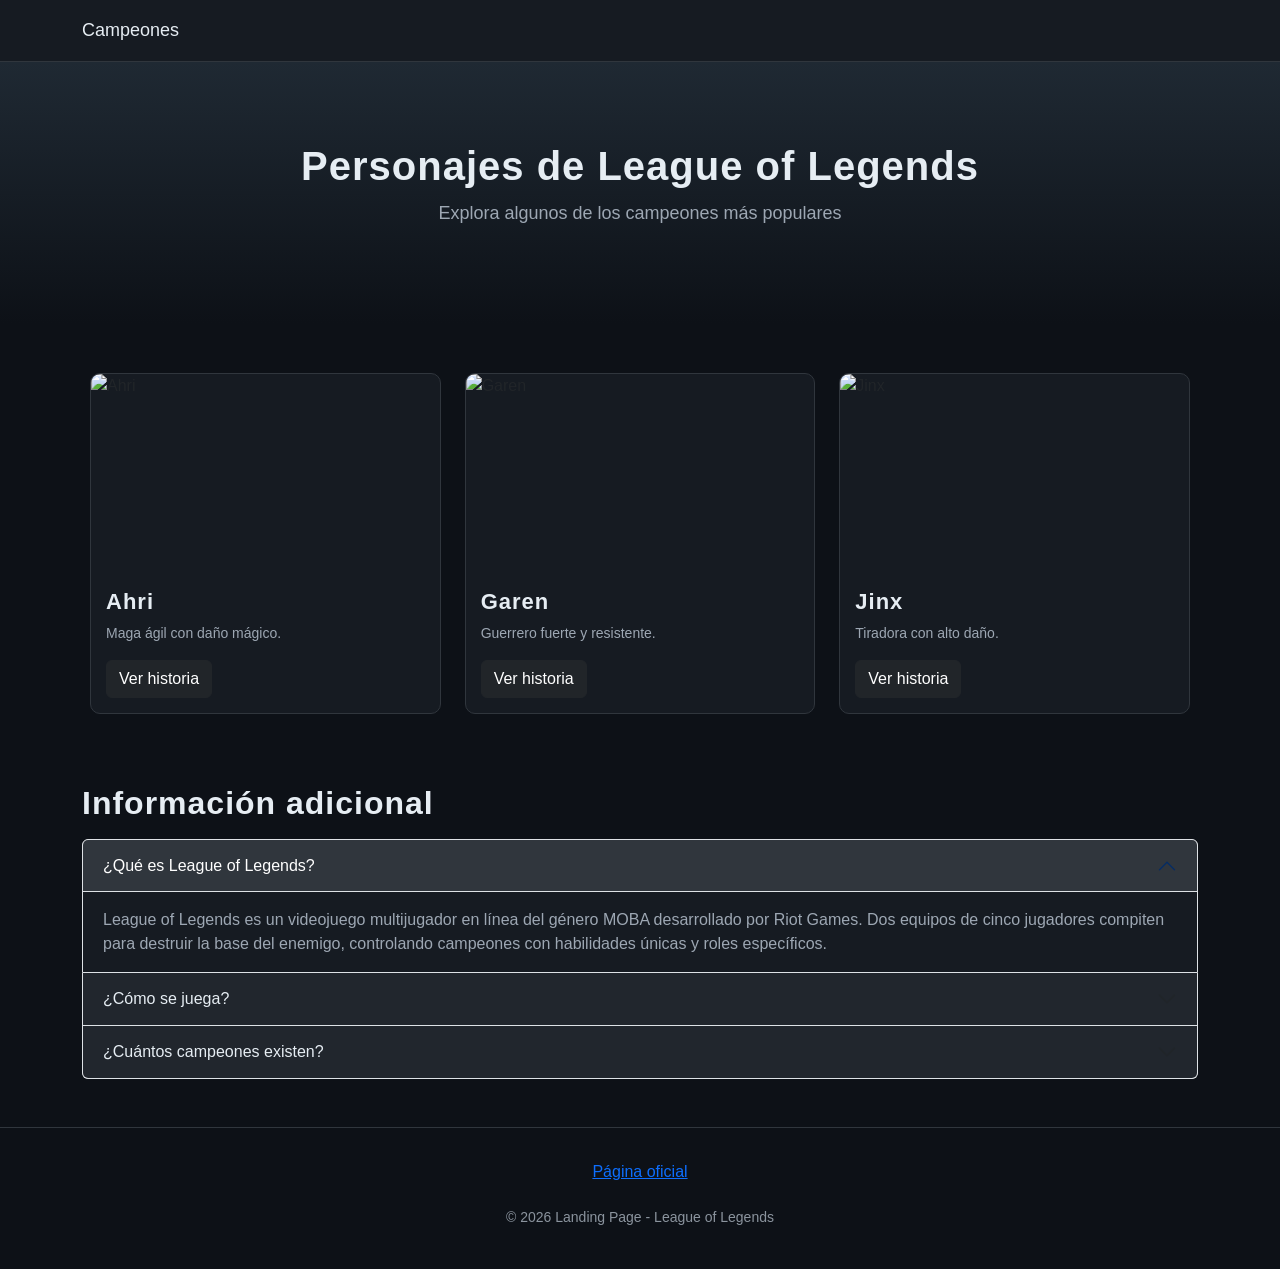
==== index.html @ a2f11c9a "Commit Inicial" ====
<!DOCTYPE html>
<html lang="es">
<head>
    <meta charset="UTF-8">
    <meta name="viewport" content="width=device-width, initial-scale=1.0">
    <title>League of Legends - Campeones</title>
    <link href="https://cdn.jsdelivr.net/npm/bootstrap@5.3.0/dist/css/bootstrap.min.css" rel="stylesheet">
    <link rel="stylesheet" href="style.css">
</head>
<body>

<nav class="navbar navbar-expand-lg">
    <div class="container">
        <a class="navbar-brand" href="https://universe.leagueoflegends.com/es_ES/champions/">Campeones</a>
    </div>
</nav>

<div class="hero">
    <h1>Personajes de League of Legends</h1>
    <p>Explora algunos de los campeones más populares</p>
</div>

<div class="container cards-container">
    <div class="row">
        <div class="col-md-4">
            <div class="card">
                <a href="https://universe.leagueoflegends.com/es_ES/champion/ahri/"></a>
                <img src="https://ddragon.leagueoflegends.com/cdn/img/champion/splash/Ahri_0.jpg" class="card-img-top" alt="Ahri">
                <div class="card-body">
                    <h3 class="card-title">Ahri</h3>
                    <p class="card-text">Maga ágil con daño mágico.</p>
                    <a href="https://universe.leagueoflegends.com/es_ES/champion/ahri/" class="btn btn-dark" target="_blank">Ver historia</a>
                </div>
            </div>
        </div>

        <div class="col-md-4">
            <div class="card">
                <img src="https://ddragon.leagueoflegends.com/cdn/img/champion/splash/Garen_0.jpg" class="card-img-top" alt="Garen">
                <div class="card-body">
                    <h3 class="card-title">Garen</h3>
                    <p class="card-text">Guerrero fuerte y resistente.</p>
                    <a href="https://universe.leagueoflegends.com/es_ES/champion/garen/" class="btn btn-dark" target="_blank">Ver historia</a>
                </div>
            </div>
        </div>

        <div class="col-md-4">
            <div class="card">
                <img src="https://ddragon.leagueoflegends.com/cdn/img/champion/splash/Jinx_0.jpg" class="card-img-top" alt="Jinx">
                <div class="card-body">
                    <h3 class="card-title">Jinx</h3>
                    <p class="card-text">Tiradora con alto daño.</p>
                    <a href="https://universe.leagueoflegends.com/es_ES/champion/jinx/" class="btn btn-dark" target="_blank">Ver historia</a>
                </div>
            </div>
        </div>
    </div>
</div>

<div class="container mb-5">
    <h2 class="mb-3">Información adicional</h2>

    <div class="accordion" id="infoAccordion">
        <div class="accordion-item">
            <h2 class="accordion-header">
                <button class="accordion-button" type="button" data-bs-toggle="collapse" data-bs-target="#item1">
                    ¿Qué es League of Legends?
                </button>
            </h2>
            <div id="item1" class="accordion-collapse collapse show">
                <div class="accordion-body">
                    League of Legends es un videojuego multijugador en línea del género MOBA desarrollado por Riot Games. 
                    Dos equipos de cinco jugadores compiten para destruir la base del enemigo, controlando campeones con habilidades únicas y roles específicos.
                </div>
            </div>
        </div>
        <div class="accordion-item">
            <h2 class="accordion-header" id="headingModes">
                <button class="accordion-button collapsed" type="button" data-bs-toggle="collapse" data-bs-target="#collapseModes" aria-expanded="false" aria-controls="collapseModes">
                    ¿Cómo se juega?
                </button>
            </h2>
            <div id="collapseModes" class="accordion-collapse collapse" aria-labelledby="headingModes" data-bs-parent="#gameInfoAccordion">
                <div class="accordion-body">
                    Cada jugador elige un campeón y cumple un rol dentro del equipo. El objetivo principal es avanzar por el mapa, 
                    derrotar enemigos, destruir torres y finalmente el nexo rival para ganar la partida.
                </div>
            </div>
        </div>
        <div class="accordion-item">
            <h2 class="accordion-header">
                <button class="accordion-button collapsed" type="button" data-bs-toggle="collapse" data-bs-target="#item2">
                    ¿Cuántos campeones existen?
                </button>
            </h2>
            <div id="item2" class="accordion-collapse collapse">
                <div class="accordion-body">
                    Más de 160 campeones disponibles.
                </div>
            </div>
        </div>
    </div>
</div>

<div class="footer">
    <p><a href="https://www.leagueoflegends.com/" class="btn btn-link" target="_blank">Página oficial</a></p>
    <p>© 2026 Landing Page - League of Legends</p>
</div>

<script src="https://cdn.jsdelivr.net/npm/bootstrap@5.3.0/dist/js/bootstrap.bundle.min.js"></script>

</body>
</html>
---- style.css ----
body {
    font-family: Arial, sans-serif;
    background-color: #0d1117;
    color: #e6edf3;
    margin: 0px;
    padding: 0px;
}

h1, h2, h3, h4 {
    font-weight: bold;
    letter-spacing: 1px;
}

.navbar {
    background-color: #161b22;
    padding: 12px;
    border-bottom: 1px solid #30363d;
}

.navbar a {
    color: #e6edf3 !important;
    font-size: 18px;
}

.hero {
    background: linear-gradient(180deg, #1f2933 0px, #0d1117 100%);
    padding: 80px 20px;
    text-align: center;
}

.hero h1 {
    font-size: 40px;
    margin-bottom: 10px;
}

.hero p {
    font-size: 18px;
    color: #9da7b3;
}

.cards-container {
    padding: 50px 20px;
}

.card {
    background-color: #161b22;
    border: 1px solid #30363d;
    margin-bottom: 20px;
    border-radius: 10px;
    overflow: hidden;
    transition: transform 0.3s ease, box-shadow 0.3s ease; /* Agrega una transición suave para el efecto de elevación */
}

.card img {
    height: 200px;
    object-fit: cover;
    transition: transform 0.4s ease; /* Agrega una transición suave para el efecto de zoom */
}

.card:hover {
    transform: translateY(-20px); /* Eleva la tarjeta al hacer hover */
    box-shadow: 0px 10px 25px rgba(0, 0, 0, 0.6);
}

.card:hover img {
    transform: scale(1.05);
}

.card-body {
    padding: 15px;
}

.card-title {
    font-size: 22px;
    margin-bottom: 8px;
    color: #e6edf3;
}

.card-text {
    font-size: 14px;
    color: #9da7b3;
}

.accordion-button {
    background-color: #21262d;
    color: #e6edf3;
    border: none;
}

.accordion-button:not(.collapsed) {
    background-color: #30363d;
    color: #ffffff;
}

.accordion-body {
    background-color: #161b22;
    color: #9da7b3;
}

.footer {
    background-color: #0d1117;
    padding: 25px;
    text-align: center;
    font-size: 14px;
    color: #8b949e;
    border-top: 1px solid #30363d;
}
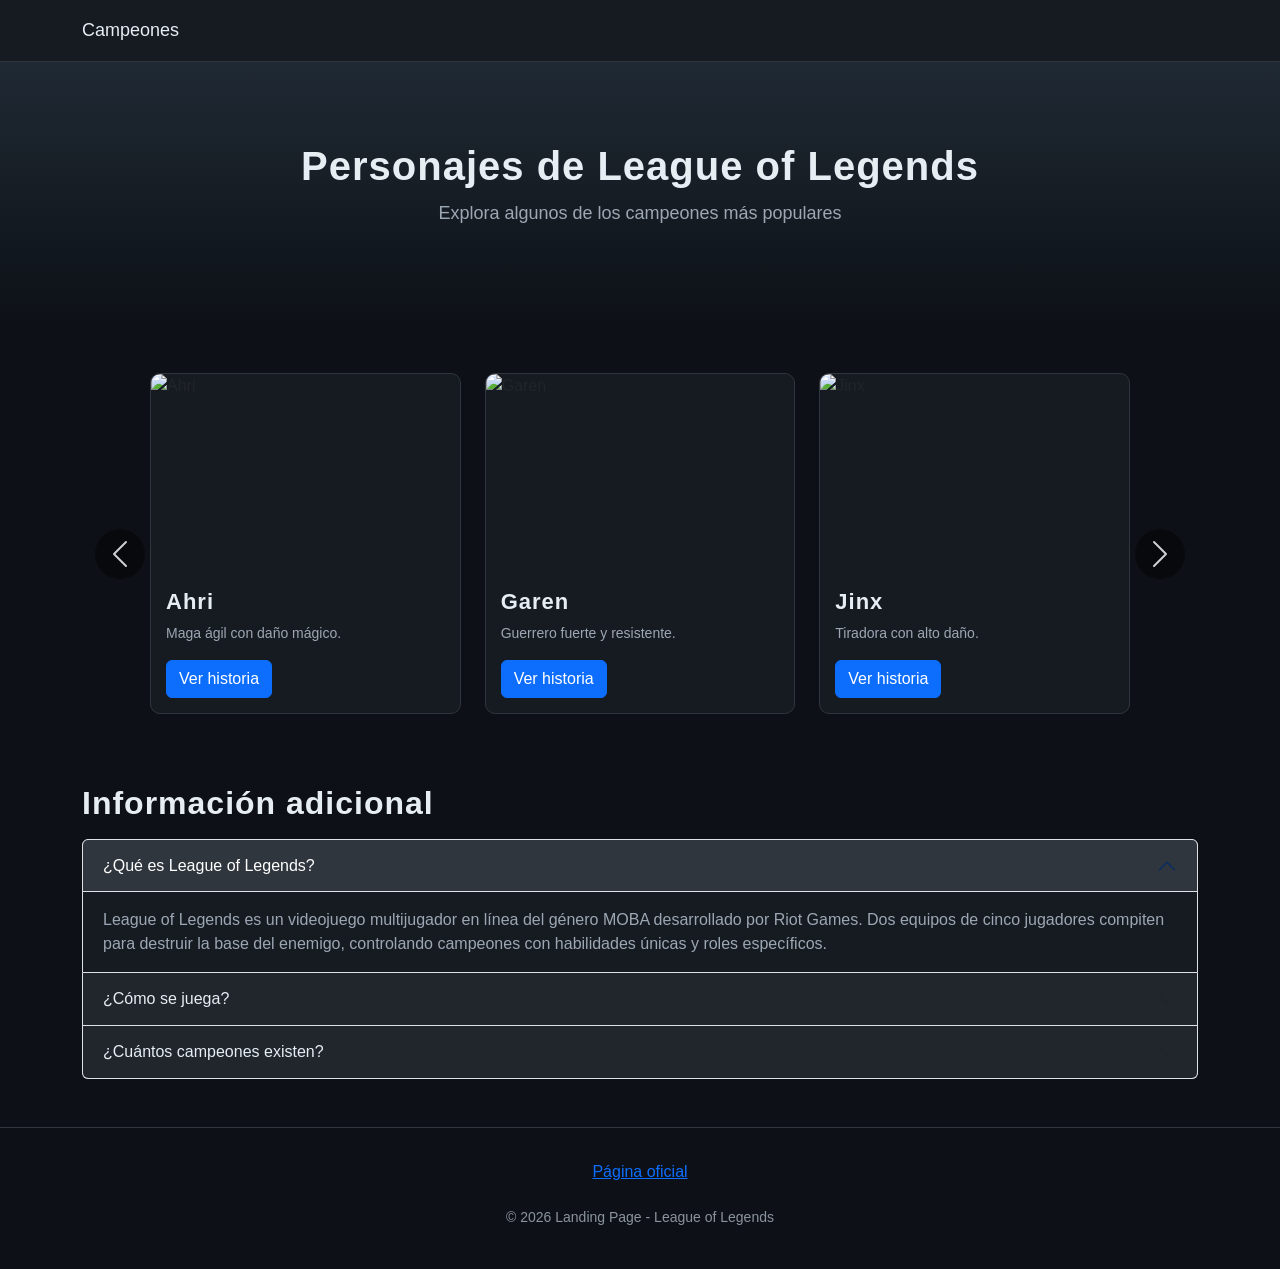
==== commit ef0410e7: "Actualizar estilos del carrusel y agregar form.html" ====
--- a/index.html
+++ b/index.html
@@ -21,40 +21,85 @@
 </div>
 
 <div class="container cards-container">
-    <div class="row">
-        <div class="col-md-4">
-            <div class="card">
-                <a href="https://universe.leagueoflegends.com/es_ES/champion/ahri/"></a>
-                <img src="https://ddragon.leagueoflegends.com/cdn/img/champion/splash/Ahri_0.jpg" class="card-img-top" alt="Ahri">
-                <div class="card-body">
-                    <h3 class="card-title">Ahri</h3>
-                    <p class="card-text">Maga ágil con daño mágico.</p>
-                    <a href="https://universe.leagueoflegends.com/es_ES/champion/ahri/" class="btn btn-dark" target="_blank">Ver historia</a>
+    <div id="champCarousel" class="carousel slide" data-bs-ride="carousel">
+        <div class="carousel-inner">
+            <div class="carousel-item active">
+                <div class="row">
+                    <div class="col-md-4">
+                        <div class="card">
+                            <img src="https://ddragon.leagueoflegends.com/cdn/img/champion/splash/Ahri_0.jpg" class="card-img-top" alt="Ahri">
+                            <div class="card-body">
+                                <h3 class="card-title">Ahri</h3>
+                                <p class="card-text">Maga ágil con daño mágico.</p>
+                                <a href="#" class="btn btn-primary" target="_blank">Ver historia</a>
+                            </div>
+                        </div>
+                    </div>
+                    <div class="col-md-4">
+                        <div class="card">
+                            <img src="https://ddragon.leagueoflegends.com/cdn/img/champion/splash/Garen_0.jpg" class="card-img-top" alt="Garen">
+                            <div class="card-body">
+                                <h3 class="card-title">Garen</h3>
+                                <p class="card-text">Guerrero fuerte y resistente.</p>
+                                <a href="#" class="btn btn-primary" target="_blank">Ver historia</a>
+                            </div>
+                        </div>
+                    </div>
+                    <div class="col-md-4">
+                        <div class="card">
+                            <img src="https://ddragon.leagueoflegends.com/cdn/img/champion/splash/Jinx_0.jpg" class="card-img-top" alt="Jinx">
+                            <div class="card-body">
+                                <h3 class="card-title">Jinx</h3>
+                                <p class="card-text">Tiradora con alto daño.</p>
+                                <a href="#" class="btn btn-primary" target="_blank">Ver historia</a>
+                            </div>
+                        </div>
+                    </div>
+
+                </div>
+            </div>
+            <div class="carousel-item">
+                <div class="row">
+                    <div class="col-md-4">
+                        <div class="card">
+                            <img src="https://ddragon.leagueoflegends.com/cdn/img/champion/splash/Lux_0.jpg" class="card-img-top" alt="Lux">
+                            <div class="card-body">
+                                <h3 class="card-title">Lux</h3>
+                                <p class="card-text">Maga de luz con gran alcance.</p>
+                                <a href="#" class="btn btn-primary" target="_blank">Ver historia</a>
+                            </div>
+                        </div>
+                    </div>
+                    <div class="col-md-4">
+                        <div class="card">
+                            <img src="https://ddragon.leagueoflegends.com/cdn/img/champion/splash/Yasuo_0.jpg" class="card-img-top" alt="Yasuo">
+                            <div class="card-body">
+                                <h3 class="card-title">Yasuo</h3>
+                                <p class="card-text">Espadachín ágil con gran daño crítico.</p>
+                                <a href="#" class="btn btn-primary" target="_blank">Ver historia</a>
+                            </div>
+                        </div>
+                    </div>
+                    <div class="col-md-4">
+                        <div class="card">
+                            <img src="https://ddragon.leagueoflegends.com/cdn/img/champion/splash/Zed_0.jpg" class="card-img-top" alt="Zed">
+                            <div class="card-body">
+                                <h3 class="card-title">Zed</h3>
+                                <p class="card-text">Asesino sombrío con gran movilidad.</p>
+                                <a href="#" class="btn btn-primary" target="_blank">Ver historia</a>
+                            </div>
+                        </div>
+                    </div>
                 </div>
             </div>
         </div>
+        <button class="carousel-control-ant" type="button" data-bs-target="#champCarousel" data-bs-slide="prev">
+            <span class="carousel-control-prev-icon"></span>
+        </button>
+        <button class="carousel-control-sig" type="button" data-bs-target="#champCarousel" data-bs-slide="next">
+            <span class="carousel-control-next-icon"></span>
+        </button>
 
-        <div class="col-md-4">
-            <div class="card">
-                <img src="https://ddragon.leagueoflegends.com/cdn/img/champion/splash/Garen_0.jpg" class="card-img-top" alt="Garen">
-                <div class="card-body">
-                    <h3 class="card-title">Garen</h3>
-                    <p class="card-text">Guerrero fuerte y resistente.</p>
-                    <a href="https://universe.leagueoflegends.com/es_ES/champion/garen/" class="btn btn-dark" target="_blank">Ver historia</a>
-                </div>
-            </div>
-        </div>
-
-        <div class="col-md-4">
-            <div class="card">
-                <img src="https://ddragon.leagueoflegends.com/cdn/img/champion/splash/Jinx_0.jpg" class="card-img-top" alt="Jinx">
-                <div class="card-body">
-                    <h3 class="card-title">Jinx</h3>
-                    <p class="card-text">Tiradora con alto daño.</p>
-                    <a href="https://universe.leagueoflegends.com/es_ES/champion/jinx/" class="btn btn-dark" target="_blank">Ver historia</a>
-                </div>
-            </div>
-        </div>
     </div>
 </div>
 
--- a/style.css
+++ b/style.css
@@ -55,10 +55,11 @@
     height: 200px;
     object-fit: cover;
     transition: transform 0.4s ease; /* Agrega una transición suave para el efecto de zoom */
+    transform-origin: center;
 }
 
 .card:hover {
-    transform: translateY(-20px); /* Eleva la tarjeta al hacer hover */
+    transform: translateY(-3px); /* Eleva la tarjeta al hacer hover */
     box-shadow: 0px 10px 25px rgba(0, 0, 0, 0.6);
 }
 
@@ -106,3 +107,38 @@
     border-top: 1px solid #30363d;
 }
 
+#champCarousel {
+    padding: 0 60px;
+    position: relative;
+}
+
+#champCarousel .carousel-control-ant,
+#champCarousel .carousel-control-sig {
+    position: absolute;
+    width: 50px;
+    height: 50px;
+    background-color: rgba(0, 0, 0, 0.5);
+    border-radius: 50%;
+    top: 50%;
+    transform: translateY(-50%);
+    opacity: 0.8;
+    transition: opacity 0.3s ease;
+    border: none;
+    display: flex;
+    align-items: center;
+    justify-content: center;
+}
+
+#champCarousel .carousel-control-ant {
+    left: 5px;
+}
+
+#champCarousel .carousel-control-sig {
+    right: 5px;
+}
+
+#champCarousel .carousel-control-ant:hover,
+#champCarousel .carousel-control-sig:hover {
+    opacity: 1;
+}
+
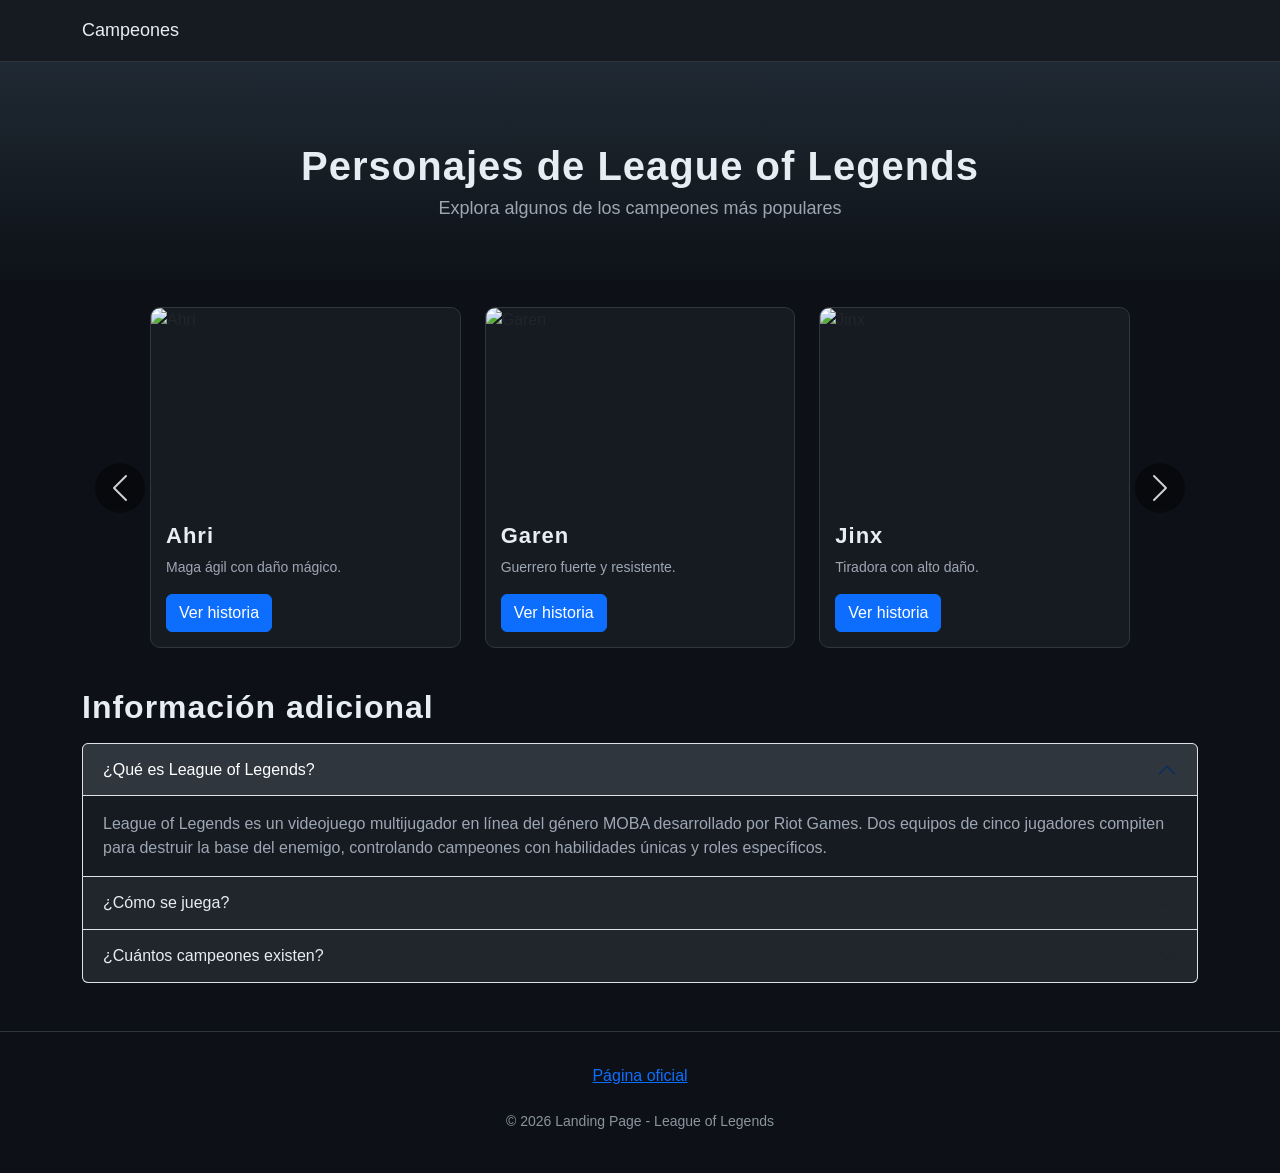
==== commit 5548724e: "Arreglos de espacios entre hero y carrusel" ====
--- a/index.html
+++ b/index.html
@@ -31,7 +31,7 @@
                             <div class="card-body">
                                 <h3 class="card-title">Ahri</h3>
                                 <p class="card-text">Maga ágil con daño mágico.</p>
-                                <a href="#" class="btn btn-primary" target="_blank">Ver historia</a>
+                                <a href="https://universe.leagueoflegends.com/es_ES/champion/ahri/" class="btn btn-primary" target="_blank">Ver historia</a>
                             </div>
                         </div>
                     </div>
@@ -41,7 +41,7 @@
                             <div class="card-body">
                                 <h3 class="card-title">Garen</h3>
                                 <p class="card-text">Guerrero fuerte y resistente.</p>
-                                <a href="#" class="btn btn-primary" target="_blank">Ver historia</a>
+                                <a href="https://universe.leagueoflegends.com/es_ES/champion/garen/" class="btn btn-primary" target="_blank">Ver historia</a>
                             </div>
                         </div>
                     </div>
@@ -51,7 +51,7 @@
                             <div class="card-body">
                                 <h3 class="card-title">Jinx</h3>
                                 <p class="card-text">Tiradora con alto daño.</p>
-                                <a href="#" class="btn btn-primary" target="_blank">Ver historia</a>
+                                <a href="https://universe.leagueoflegends.com/es_ES/champion/jinx/" class="btn btn-primary" target="_blank">Ver historia</a>
                             </div>
                         </div>
                     </div>
@@ -66,7 +66,7 @@
                             <div class="card-body">
                                 <h3 class="card-title">Lux</h3>
                                 <p class="card-text">Maga de luz con gran alcance.</p>
-                                <a href="#" class="btn btn-primary" target="_blank">Ver historia</a>
+                                <a href="https://universe.leagueoflegends.com/es_ES/champion/lux/" class="btn btn-primary" target="_blank">Ver historia</a>
                             </div>
                         </div>
                     </div>
@@ -76,7 +76,7 @@
                             <div class="card-body">
                                 <h3 class="card-title">Yasuo</h3>
                                 <p class="card-text">Espadachín ágil con gran daño crítico.</p>
-                                <a href="#" class="btn btn-primary" target="_blank">Ver historia</a>
+                                <a href="https://universe.leagueoflegends.com/es_ES/champion/yasuo/" class="btn btn-primary" target="_blank">Ver historia</a>
                             </div>
                         </div>
                     </div>
@@ -86,7 +86,7 @@
                             <div class="card-body">
                                 <h3 class="card-title">Zed</h3>
                                 <p class="card-text">Asesino sombrío con gran movilidad.</p>
-                                <a href="#" class="btn btn-primary" target="_blank">Ver historia</a>
+                                <a href="https://universe.leagueoflegends.com/es_ES/champion/zed/" class="btn btn-primary" target="_blank">Ver historia</a>
                             </div>
                         </div>
                     </div>
--- a/style.css
+++ b/style.css
@@ -30,16 +30,17 @@
 
 .hero h1 {
     font-size: 40px;
-    margin-bottom: 10px;
+    margin-bottom: 5px;
 }
 
 .hero p {
     font-size: 18px;
     color: #9da7b3;
+    margin-bottom: -15px;
 }
 
 .cards-container {
-    padding: 50px 20px;
+    padding: 20px 20px;
 }
 
 .card {
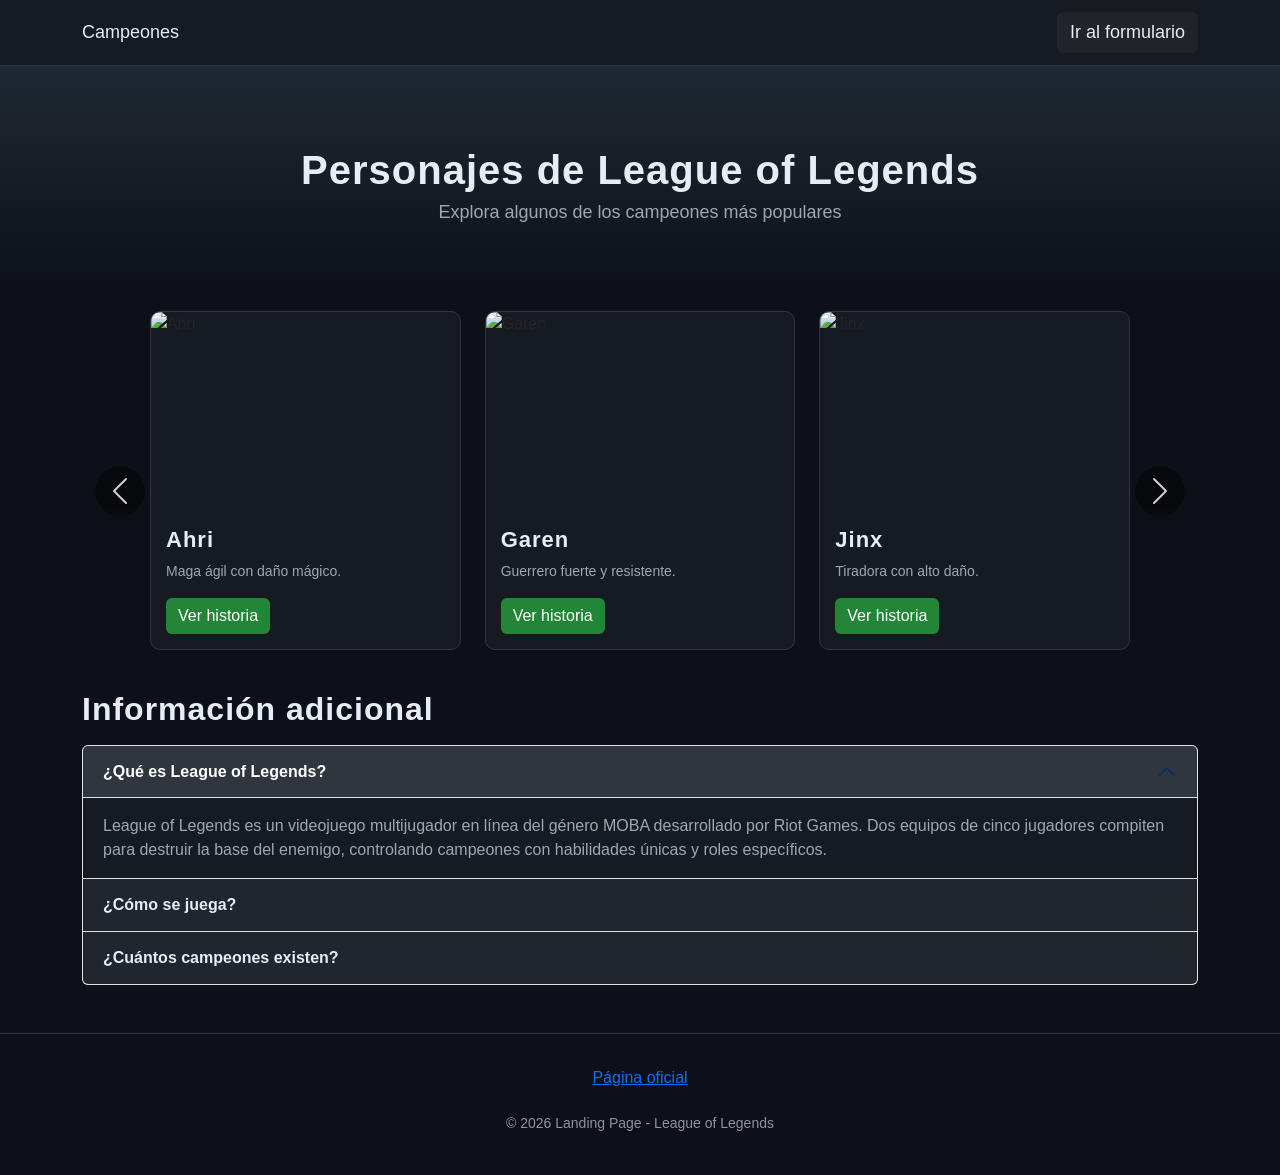
==== commit dccf3373: "Se ha agregado la información al formulario con Bootstrap, incluyendo más de 5 controles html y agre" ====
--- a/index.html
+++ b/index.html
@@ -12,6 +12,7 @@
 <nav class="navbar navbar-expand-lg">
     <div class="container">
         <a class="navbar-brand" href="https://universe.leagueoflegends.com/es_ES/champions/">Campeones</a>
+        <a href="form.html" class="btn btn-dark">Ir al formulario</a>
     </div>
 </nav>
 
@@ -105,12 +106,11 @@
 
 <div class="container mb-5">
     <h2 class="mb-3">Información adicional</h2>
-
     <div class="accordion" id="infoAccordion">
         <div class="accordion-item">
             <h2 class="accordion-header">
                 <button class="accordion-button" type="button" data-bs-toggle="collapse" data-bs-target="#item1">
-                    ¿Qué es League of Legends?
+                    <span>¿Qué es League of Legends?</span>
                 </button>
             </h2>
             <div id="item1" class="accordion-collapse collapse show">
@@ -123,7 +123,7 @@
         <div class="accordion-item">
             <h2 class="accordion-header" id="headingModes">
                 <button class="accordion-button collapsed" type="button" data-bs-toggle="collapse" data-bs-target="#collapseModes" aria-expanded="false" aria-controls="collapseModes">
-                    ¿Cómo se juega?
+                    <span>¿Cómo se juega?</span>
                 </button>
             </h2>
             <div id="collapseModes" class="accordion-collapse collapse" aria-labelledby="headingModes" data-bs-parent="#gameInfoAccordion">
@@ -136,7 +136,7 @@
         <div class="accordion-item">
             <h2 class="accordion-header">
                 <button class="accordion-button collapsed" type="button" data-bs-toggle="collapse" data-bs-target="#item2">
-                    ¿Cuántos campeones existen?
+                    <span>¿Cuántos campeones existen?</span>
                 </button>
             </h2>
             <div id="item2" class="accordion-collapse collapse">
--- a/style.css
+++ b/style.css
@@ -18,7 +18,7 @@
 }
 
 .navbar a {
-    color: #e6edf3 !important;
+    color: #e6edf3;
     font-size: 18px;
 }
 
@@ -97,6 +97,10 @@
 .accordion-body {
     background-color: #161b22;
     color: #9da7b3;
+}
+
+span {
+    font-weight: bold;
 }
 
 .footer {
@@ -143,3 +147,74 @@
     opacity: 1;
 }
 
+/* Estilos generales */
+body {
+    font-family: Arial, sans-serif;
+    background-color: #0d1117;
+    color: #e6edf3;
+    margin: 0px;
+    padding: 0px;
+}
+
+/* Contenedor principal */
+.container-principal {
+    max-width: 600px;
+    margin-top: 60px;
+    margin-bottom: 60px;
+}
+
+/* Contenedor superior */
+.container-superior {
+    text-align: center;
+    margin-bottom: 30px;
+}
+
+.container-superior h1 {
+    font-size: 32px;
+    margin-bottom: 10px;
+}
+
+.container-superior p {
+    font-size: 16px;
+    color: #9da7b3;
+}
+
+/* Contenedor inferior */
+.container-inferior {
+    background-color: #161b22;
+    padding: 30px;
+    border-radius: 10px;
+    border: 1px solid #30363d;
+}
+
+/* Inputs */
+.form-control, .form-select {
+    background-color: #0d1117;
+    color: #e6edf3;
+    border: 1px solid #30363d;
+}
+
+.form-control:focus, .form-select:focus {
+    border-color: #58a6ff;
+    box-shadow: none;
+}
+
+/* Labels */
+.form-label {
+    font-size: 14px;
+}
+
+/* Botón */
+.contenedor-boton {
+    text-align: center;
+    margin-top: 20px;
+}
+
+.btn-primary {
+    background-color: #238636;
+    border: none;
+}
+
+.btn-primary:hover {
+    background-color: #2ea043;
+}
